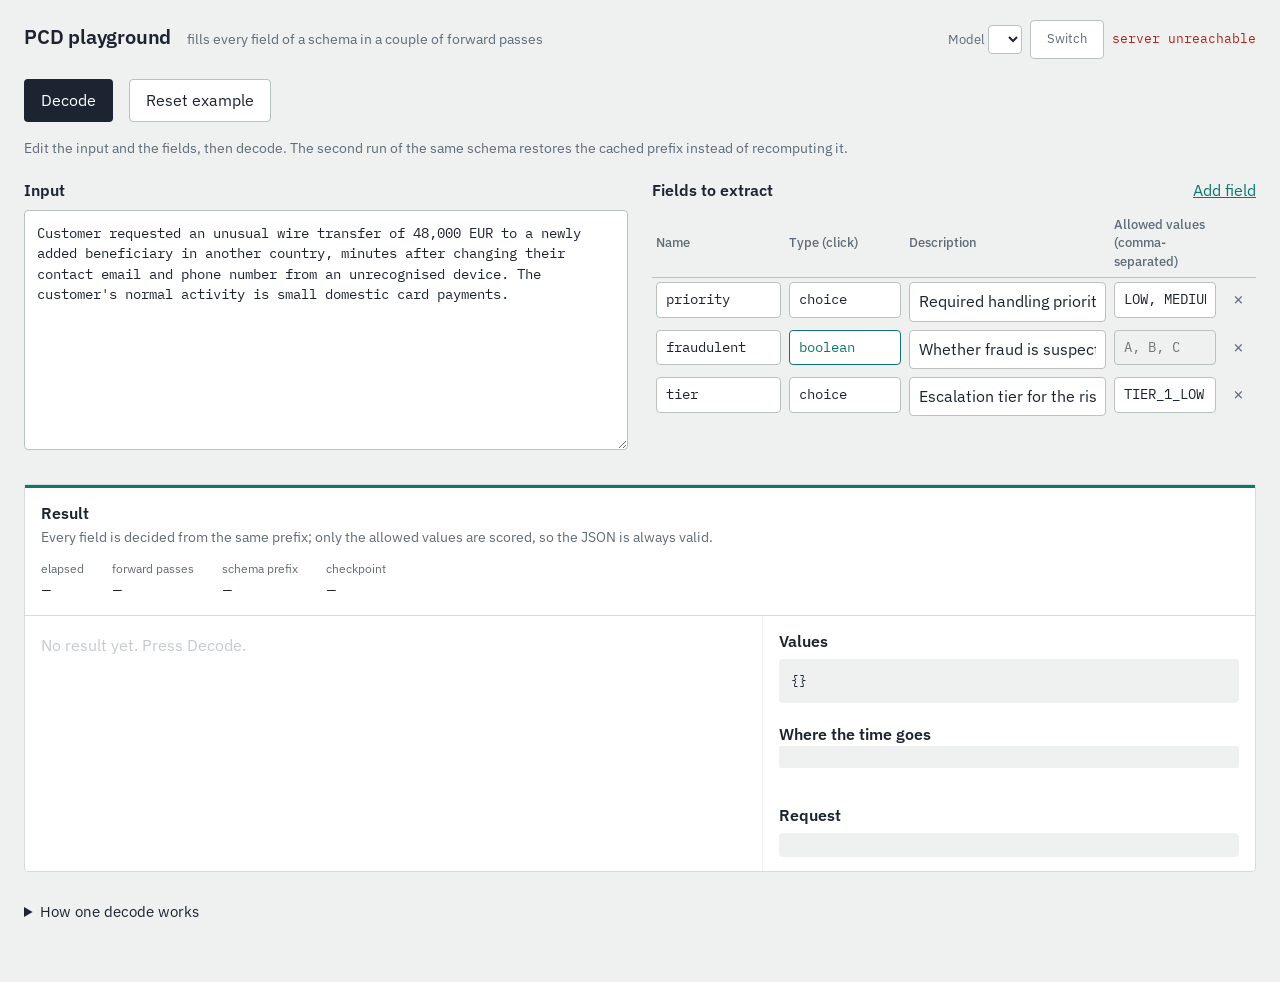
==== ui/index.html @ 2de1cc4e "feat: embed a playground UI at the server root A self-contained page (ui/index.html, embedded via cm" ====
<!doctype html>
<html lang="en">
<head>
<meta charset="utf-8">
<meta name="viewport" content="width=device-width, initial-scale=1">
<title>PCD playground</title>
<link rel="icon" href="data:image/svg+xml,%3Csvg xmlns=%27http://www.w3.org/2000/svg%27 viewBox=%270 0 16 16%27%3E%3Crect width=%2716%27 height=%2716%27 rx=%273%27 fill=%27%230f766e%27/%3E%3Crect x=%273%27 y=%274%27 width=%2710%27 height=%272%27 fill=%27%23fff%27/%3E%3Crect x=%273%27 y=%277%27 width=%277%27 height=%272%27 fill=%27%23fff%27/%3E%3Crect x=%273%27 y=%2710%27 width=%274%27 height=%272%27 fill=%27%23fff%27/%3E%3C/svg%3E">
<link rel="preconnect" href="https://fonts.googleapis.com">
<link rel="stylesheet" href="https://fonts.googleapis.com/css2?family=IBM+Plex+Mono:wght@400;500&family=IBM+Plex+Sans:wght@400;500;600&display=swap">
<style>
:root {
  --bg: #eef1ef;
  --surface: #ffffff;
  --ink: #1b2430;
  --muted: #5e6b78;
  --rule: #d5dbd8;
  --rule-strong: #b9c2bd;
  --par: #0f766e;
  --par-soft: #d7efec;
  --warm: #b45309;
  --warm-soft: #f7e6d3;
  --bad: #b42318;
  --bad-soft: #fde8e6;
  --sans: "IBM Plex Sans", system-ui, sans-serif;
  --mono: "IBM Plex Mono", ui-monospace, Menlo, monospace;
  --radius: 4px;
  --gutter: 16px;
}
* { box-sizing: border-box; }
html { font-size: 16px; }
body { margin: 0; background: var(--bg); color: var(--ink); font-family: var(--sans); line-height: 1.45; }
h1, h2 { margin: 0; font-weight: 600; }
h2 { font-size: 1rem; }
p { margin: 0; }
button, input, select, textarea { font: inherit; color: inherit; }
code { font-family: var(--mono); font-size: 0.9em; }
.muted { color: var(--muted); }
button:focus-visible, input:focus-visible, select:focus-visible, textarea:focus-visible { outline: 2px solid var(--par); outline-offset: 2px; }

.page { width: 100%; padding: 20px 24px 60px; }

/* header */
.top { display: flex; align-items: baseline; justify-content: space-between; gap: var(--gutter); flex-wrap: wrap; margin-bottom: 20px; }
.brand-name { font-size: 1.25rem; font-weight: 600; letter-spacing: -0.01em; }
.brand-sub { font-size: 0.9rem; color: var(--muted); margin-left: 12px; }
.model { display: flex; align-items: center; gap: 8px; font-size: 0.8rem; color: var(--muted); flex-wrap: wrap; }
.model select { font-family: var(--mono); font-size: 0.8rem; padding: 4px 6px; background: var(--surface); border: 1px solid var(--rule-strong); border-radius: var(--radius); color: var(--ink); max-width: 320px; }
.model .status { font-family: var(--mono); }
.model .status.ok { color: var(--par); }
.model .status.bad { color: var(--bad); }

/* controls */
.controls { display: flex; align-items: center; gap: 16px; flex-wrap: wrap; margin-bottom: 20px; }
.hint { flex-basis: 100%; color: var(--muted); font-size: 0.9rem; }
.primary, .secondary { padding: 9px 16px; border-radius: var(--radius); border: 1px solid transparent; cursor: pointer; }
.primary { background: var(--ink); color: #fff; }
.primary:hover { background: #2a3648; }
.primary:disabled { background: var(--rule-strong); cursor: progress; }
.secondary { background: var(--surface); border-color: var(--rule-strong); }
.secondary:disabled { color: var(--muted); cursor: default; }
.linklike { background: none; border: 0; padding: 0; color: var(--par); cursor: pointer; text-decoration: underline; }

/* input row */
.input-row { display: grid; grid-template-columns: minmax(0, 1fr) minmax(0, 1fr); gap: 24px; margin-bottom: 28px; }
.input-col { min-width: 0; }
.col-head { display: flex; justify-content: space-between; align-items: baseline; margin-bottom: 8px; gap: 12px; }
#context { width: 100%; min-height: 180px; height: 240px; resize: vertical; padding: 12px; font-family: var(--mono); font-size: 0.85rem; line-height: 1.5; background: var(--surface); border: 1px solid var(--rule-strong); border-radius: var(--radius); }
.fields-table { width: 100%; border-collapse: collapse; table-layout: fixed; }
.fields-table col.c-name { width: 22%; }
.fields-table col.c-type { width: 120px; }
.fields-table col.c-desc { width: 34%; }
.fields-table col.c-remove { width: 36px; }
.fields-table th { text-align: left; font-weight: 500; font-size: 0.8rem; color: var(--muted); padding: 6px 4px; border-bottom: 1px solid var(--rule-strong); }
.fields-table td { padding: 4px; vertical-align: top; }
.fields-table input { padding: 7px 9px; background: var(--surface); border: 1px solid var(--rule-strong); border-radius: var(--radius); color: var(--ink); width: 100%; }
.fields-table input:disabled { color: var(--muted); background: var(--bg); }
.type-toggle { width: 100%; padding: 7px 9px; background: var(--surface); border: 1px solid var(--rule-strong); border-radius: var(--radius); cursor: pointer; text-align: left; font-family: var(--mono); font-size: 0.85rem; }
.type-toggle[data-type="boolean"] { color: var(--par); border-color: var(--par); }
.type-toggle:hover { background: var(--bg); }
.fields-table input[name="name"], .fields-table input[name="choices"] { font-family: var(--mono); font-size: 0.85rem; }
.fields-table .remove { background: none; border: 0; color: var(--muted); cursor: pointer; font-size: 1.1rem; line-height: 1; padding: 8px 4px; width: 100%; }
.fields-table .remove:hover { color: var(--bad); }

/* problems */
.problem { margin: 0 0 20px; padding: 12px 16px; background: var(--bad-soft); border-left: 3px solid var(--bad); border-radius: var(--radius); font-size: 0.95rem; }
.problem code { color: var(--bad); }

/* result pane */
.pane { background: var(--surface); border: 1px solid var(--rule); border-radius: var(--radius); display: flex; flex-direction: column; min-width: 0; }
.pane-head { padding: 14px 16px 12px; border-top: 3px solid var(--par); border-bottom: 1px solid var(--rule); }
.pane-sub { color: var(--muted); font-size: 0.9rem; margin-top: 2px; }
.stats { display: flex; gap: 28px; margin: 12px 0 0; flex-wrap: wrap; }
.stats div { display: flex; flex-direction: column; }
.stats dt { font-size: 0.75rem; color: var(--muted); }
.stats dd { margin: 0; font-family: var(--mono); font-size: 1.1rem; font-variant-numeric: tabular-nums; }
.stats dd.hit { color: var(--par); }
.stats dd.miss { color: var(--warm); }
.stats dd.fallback { color: var(--bad); }

.result-body { display: grid; grid-template-columns: 3fr 2fr; gap: 0; }
.fields { list-style: none; margin: 0; padding: 8px 0; border-right: 1px solid var(--rule); }
.fields li { padding: 10px 16px; }
.fields li + li { border-top: 1px solid var(--rule); }
.fields .fhead { display: flex; justify-content: space-between; align-items: baseline; gap: 12px; margin-bottom: 6px; }
.fields .fname { font-family: var(--mono); font-size: 0.82rem; color: var(--muted); }
.fields .fval { font-family: var(--mono); font-size: 0.95rem; font-weight: 500; color: var(--par); }
.fields .flevels { font-size: 0.75rem; color: var(--muted); }
.choice { display: grid; grid-template-columns: minmax(120px, 1fr) 2fr 56px; gap: 10px; align-items: center; padding: 2px 0; }
.choice .clabel { font-family: var(--mono); font-size: 0.8rem; overflow: hidden; text-overflow: ellipsis; white-space: nowrap; }
.choice .cbar { height: 8px; background: var(--par-soft); border-radius: 2px; position: relative; }
.choice .cbar i { position: absolute; inset: 0 auto 0 0; background: var(--rule-strong); border-radius: 2px; }
.choice.winner .cbar i { background: var(--par); }
.choice.winner .clabel { font-weight: 500; }
.choice .cprob { font-family: var(--mono); font-size: 0.75rem; color: var(--muted); text-align: right; font-variant-numeric: tabular-nums; }
.fields.pending { opacity: 0.35; }

.aside { padding: 14px 16px; display: flex; flex-direction: column; gap: 20px; }
.json { margin: 0; padding: 12px; background: var(--bg); border-radius: var(--radius); font-family: var(--mono); font-size: 0.82rem; line-height: 1.5; white-space: pre-wrap; overflow-wrap: anywhere; }
.copy-row { display: flex; justify-content: space-between; align-items: baseline; margin-bottom: 6px; }

/* the phase bar: the one bold element */
.phases { display: flex; height: 22px; border-radius: 2px; overflow: hidden; background: var(--bg); }
.phases i { display: block; height: 100%; min-width: 0; }
.phases i.tokenize, .legend b.tokenize { background: #94a3b8; }
.phases i.restore, .legend b.restore { background: var(--par); }
.phases i.prefill, .legend b.prefill { background: var(--warm); }
.phases i.dynamic, .legend b.dynamic { background: #3b82a0; }
.phases i.broadcast, .legend b.broadcast { background: #7c9a8f; }
.phases i.suffix, .legend b.suffix { background: #1b2430; }
.phases i.tree, .legend b.tree { background: #9f7aea; }
.legend { list-style: none; margin: 8px 0 0; padding: 0; display: grid; grid-template-columns: 1fr auto; gap: 2px 12px; font-size: 0.8rem; }
.legend li { display: contents; }
.legend .lname { display: flex; align-items: center; gap: 8px; color: var(--muted); }
.legend .lname b { width: 10px; height: 10px; border-radius: 2px; display: inline-block; }
.legend .lms { font-family: var(--mono); text-align: right; font-variant-numeric: tabular-nums; }
.phases-note { font-size: 0.8rem; color: var(--muted); margin-top: 8px; }

.how { margin-top: 28px; color: var(--muted); font-size: 0.95rem; max-width: 72ch; }
.how summary { cursor: pointer; color: var(--ink); }
.how ol { padding-left: 20px; }
.how li { margin: 8px 0; }
.how strong { color: var(--ink); font-weight: 500; }
.how code { color: var(--ink); }

/* responsive: two columns on wide screens, one column below 1100px, stacked field cards below 640px */
@media (max-width: 1100px) {
  .input-row, .result-body { grid-template-columns: 1fr; }
  .fields { border-right: 0; border-bottom: 1px solid var(--rule); }
  #context { height: 180px; }
}
@media (max-width: 640px) {
  .page { padding: 16px 16px 48px; }
  .top { flex-direction: column; align-items: flex-start; gap: 8px; }
  .brand-sub { display: block; margin-left: 0; }
  .model select { max-width: 100%; }
  .stats { gap: 16px 24px; }
  .fields-table thead, .fields-table colgroup { display: none; }
  .fields-table tr { display: grid; grid-template-columns: minmax(0, 1fr) 110px 36px; gap: 6px; margin-bottom: 14px; padding-bottom: 14px; border-bottom: 1px solid var(--rule); }
  .fields-table td { padding: 0; }
  .fields-table td:nth-child(3), .fields-table td:nth-child(4) { grid-column: 1 / -1; }
  .fields-table td:nth-child(5) { grid-column: 3; grid-row: 1; }
  .choice { grid-template-columns: minmax(0, 1fr) 56px; }
  .choice .cbar { grid-column: 1 / -1; order: 3; }
  .fields .fhead { flex-wrap: wrap; }
}
@media (prefers-reduced-motion: reduce) { * { transition: none !important; } }
</style>
</head>
<body>
<div class="page">

<header class="top">
  <div>
    <span class="brand-name">PCD playground</span>
    <span class="brand-sub">fills every field of a schema in a couple of forward passes</span>
  </div>
  <div class="model">
    <label>Model
      <select id="model-select" aria-label="Model"></select>
    </label>
    <button id="model-switch" class="secondary" disabled>Switch</button>
    <span id="model-status" class="status"></span>
  </div>
</header>

<section class="controls">
  <button id="decode" class="primary">Decode</button>
  <button id="reset" class="secondary">Reset example</button>
  <p class="hint">Edit the input and the fields, then decode. The second run of the same schema restores the cached prefix instead of recomputing it.</p>
</section>

<section class="input-row">
  <div class="input-col">
    <div class="col-head"><h2>Input</h2></div>
    <textarea id="context" spellcheck="false" aria-label="Input text"></textarea>
  </div>
  <div class="input-col">
    <div class="col-head">
      <h2>Fields to extract</h2>
      <button type="button" class="linklike" id="field-add">Add field</button>
    </div>
    <table class="fields-table">
      <colgroup><col class="c-name"><col class="c-type"><col class="c-desc"><col class="c-choices"><col class="c-remove"></colgroup>
      <thead>
        <tr><th>Name</th><th>Type <span class="muted">(click)</span></th><th>Description</th><th>Allowed values (comma-separated)</th><th></th></tr>
      </thead>
      <tbody id="field-rows"></tbody>
    </table>
  </div>
</section>

<div class="problem" id="problem" hidden></div>

<article class="pane">
  <header class="pane-head">
    <h2>Result</h2>
    <p class="pane-sub">Every field is decided from the same prefix; only the allowed values are scored, so the JSON is always valid.</p>
    <dl class="stats">
      <div><dt>elapsed</dt><dd id="s-ms">–</dd></div>
      <div><dt>forward passes</dt><dd id="s-passes">–</dd></div>
      <div><dt>schema prefix</dt><dd id="s-cache">–</dd></div>
      <div><dt>checkpoint</dt><dd id="s-ckpt">–</dd></div>
    </dl>
  </header>
  <div class="result-body">
    <ol class="fields pending" id="result-fields"><li class="muted">No result yet. Press Decode.</li></ol>
    <div class="aside">
      <div>
        <div class="copy-row"><h2>Values</h2><button class="linklike" id="copy-values" hidden>Copy JSON</button></div>
        <pre class="json" id="values-json">{}</pre>
      </div>
      <div>
        <h2>Where the time goes</h2>
        <div class="phases" id="phases" aria-label="Phase timings"></div>
        <ul class="legend" id="legend"></ul>
        <p class="phases-note" id="phases-note"></p>
      </div>
      <div>
        <div class="copy-row"><h2>Request</h2><button class="linklike" id="copy-curl" hidden>Copy as curl</button></div>
        <pre class="json" id="request-json"></pre>
      </div>
    </div>
  </div>
</article>

<details class="how">
  <summary>How one decode works</summary>
  <ol>
    <li><strong>Schema prefix.</strong> The system prompt listing every field, description and allowed value is rendered through the model's chat template. The first time, it is prefilled and a full sequence checkpoint is saved; afterwards that checkpoint is restored (<code>hit</code>).</li>
    <li><strong>Dynamic context.</strong> Your input, the end of the user turn and the start of the assistant answer are decoded on top.</li>
    <li><strong>Broadcast.</strong> The completed prefix is copied to one sequence per field.</li>
    <li><strong>Suffix.</strong> Each sequence gets its own <code>"field": </code> opener in a single batch; logits are read only at each opener's last token.</li>
    <li><strong>Score.</strong> Softmax over the allowed next tokens only. Choices that share the winning token are separated level by level, one batched pass per level.</li>
    <li><strong>Assemble.</strong> The JSON is built from the winners, so it can never miss a key or contain a value outside the schema.</li>
  </ol>
</details>

</div>

<script>
(() => {
  const $ = (id) => document.getElementById(id);
  const esc = (s) => String(s ?? "").replace(/[&<>"]/g, (c) => ({ "&": "&amp;", "<": "&lt;", ">": "&gt;", '"': "&quot;" }[c]));
  const fmtMs = (ms) => ms >= 1000 ? (ms / 1000).toFixed(2) + " s" : (ms >= 10 ? Math.round(ms) : ms.toFixed(1)) + " ms";
  const fmtBytes = (b) => b >= 1048576 ? (b / 1048576).toFixed(1) + " MB" : b >= 1024 ? Math.round(b / 1024) + " kB" : b + " B";

  class ApiError extends Error {
    constructor(status, code, message) { super(message); this.status = status; this.code = code; }
  }
  async function api(path, opts = {}) {
    const r = await fetch(path, { headers: { "Content-Type": "application/json" }, ...opts });
    const body = await r.json().catch(() => ({}));
    if (!r.ok) throw new ApiError(r.status, body.code || "http_error", body.message || r.statusText);
    return body;
  }

  // ---------------------------------------------------------------- example
  const EXAMPLE = {
    context: "Customer requested an unusual wire transfer of 48,000 EUR to a newly added beneficiary in another country, minutes after changing their contact email and phone number from an unrecognised device. The customer's normal activity is small domestic card payments.",
    fields: [
      { name: "priority", description: "Required handling priority for the support team", choices: ["LOW", "MEDIUM", "HIGH"] },
      { name: "fraudulent", description: "Whether fraud is suspected", choices: [false, true] },
      { name: "tier", description: "Escalation tier for the risk desk", choices: ["TIER_1_LOW", "TIER_2_MEDIUM", "TIER_3_HIGH"] },
    ],
  };

  // ---------------------------------------------------------------- fields editor
  function addRow(field = { name: "", description: "", choices: [] }) {
    const boolean = field.choices.length && typeof field.choices[0] === "boolean";
    const tr = document.createElement("tr");
    tr.innerHTML = `
      <td><input name="name" placeholder="field_name" value="${esc(field.name)}" required></td>
      <td><button type="button" class="type-toggle" data-type="${boolean ? "boolean" : "enum"}" aria-label="Field type, click to switch">${boolean ? "boolean" : "choice"}</button></td>
      <td><input name="description" placeholder="What this field decides" value="${esc(field.description)}"></td>
      <td><input name="choices" placeholder="A, B, C" value="${esc(boolean ? "" : field.choices.join(", "))}"${boolean ? " disabled" : ""}></td>
      <td><button type="button" class="remove" aria-label="Remove field">×</button></td>`;
    tr.querySelector(".remove").addEventListener("click", () => tr.remove());
    tr.querySelector(".type-toggle").addEventListener("click", (e) => {
      const boolean = e.currentTarget.dataset.type !== "boolean";
      e.currentTarget.dataset.type = boolean ? "boolean" : "enum";
      e.currentTarget.textContent = boolean ? "boolean" : "choice";
      tr.querySelector('input[name="choices"]').disabled = boolean;
    });
    $("field-rows").appendChild(tr);
  }
  $("field-add").addEventListener("click", () => addRow());

  function loadExample() {
    $("context").value = EXAMPLE.context;
    $("field-rows").innerHTML = "";
    EXAMPLE.fields.forEach(addRow);
  }
  $("reset").addEventListener("click", loadExample);

  function readRequest() {
    const fields = [...$("field-rows").querySelectorAll("tr")].map((tr) => {
      const get = (n) => tr.querySelector(`[name="${n}"]`).value.trim();
      const boolean = tr.querySelector(".type-toggle").dataset.type === "boolean";
      return {
        name: get("name"),
        description: get("description"),
        choices: boolean ? [false, true] : get("choices").split(",").map((s) => s.trim()).filter(Boolean),
      };
    });
    return { context: $("context").value, fields };
  }

  // ---------------------------------------------------------------- model
  async function refreshModels() {
    const status = $("model-status");
    try {
      const [health, models] = await Promise.all([api("/health"), api("/v1/models")]);
      const sel = $("model-select");
      sel.innerHTML = models.models.map((m) => `<option value="${esc(m.id)}"${m.active ? " selected" : ""}>${esc(m.id)} (${fmtBytes(m.bytes)})</option>`).join("")
        || `<option value="">no .gguf files in the models directory</option>`;
      $("model-switch").disabled = !models.models.length;
      status.textContent = health.ready ? `${health.description} on ${health.backend}` : "no model loaded";
      status.className = "status " + (health.ready ? "ok" : "bad");
    } catch (e) {
      status.textContent = "server unreachable";
      status.className = "status bad";
    }
  }
  $("model-switch").addEventListener("click", async () => {
    const id = $("model-select").value;
    if (!id) return;
    const btn = $("model-switch");
    btn.disabled = true; btn.textContent = "Loading…";
    hideProblem();
    try {
      await api("/v1/models/select", { method: "POST", body: JSON.stringify({ id }) });
    } catch (e) {
      showProblem(e);
    } finally {
      btn.textContent = "Switch"; btn.disabled = false;
      refreshModels();
    }
  });

  // ---------------------------------------------------------------- problems
  function showProblem(e) {
    const el = $("problem");
    el.hidden = false;
    el.innerHTML = e instanceof ApiError
      ? `<code>${e.status} ${esc(e.code)}</code> ${esc(e.message)}`
      : `Could not reach the server: ${esc(e.message)}`;
  }
  function hideProblem() { $("problem").hidden = true; }

  // ---------------------------------------------------------------- result
  const PHASES = [
    ["tokenize", "tokenize", "tokenize"],
    ["restoreOrPrefill", "restore checkpoint", "restore"],
    ["dynamicContext", "dynamic context", "dynamic"],
    ["broadcast", "broadcast", "broadcast"],
    ["suffix", "field suffixes", "suffix"],
    ["tree", "collision tree", "tree"],
  ];

  function render(res) {
    const m = res.metrics;
    $("s-ms").textContent = fmtMs(m.elapsedMs);
    $("s-passes").textContent = m.forwardPasses;
    const cache = $("s-cache");
    cache.textContent = m.schemaCacheStatus === "hit" ? "hit (restored)" : m.schemaCacheStatus === "miss" ? "miss (prefilled)" : "fallback";
    cache.className = m.schemaCacheStatus;
    $("s-ckpt").textContent = m.checkpointBytes ? fmtBytes(m.checkpointBytes) : "–";

    const list = $("result-fields");
    list.className = "fields";
    list.innerHTML = res.fields.map((f) => {
      const choices = Object.entries(f.probabilities);
      const win = JSON.stringify(f.value);
      return `<li>
        <div class="fhead"><span class="fname">${esc(f.name)}</span><span class="fval">${esc(win)}</span><span class="flevels">${f.levels} level${f.levels === 1 ? "" : "s"}</span></div>
        ${choices.map(([label, p]) => `<div class="choice${label === String(f.value) ? " winner" : ""}">
          <span class="clabel" title="${esc(label)}">${esc(label)}</span>
          <span class="cbar"><i style="width:${(p * 100).toFixed(2)}%"></i></span>
          <span class="cprob">${(p * 100).toFixed(1)}%</span>
        </div>`).join("")}
      </li>`;
    }).join("");

    $("values-json").textContent = JSON.stringify(res.values, null, 2);
    $("copy-values").hidden = false;

    const total = PHASES.reduce((s, [k]) => s + (m.phasesMs[k] || 0), 0) || 1;
    const restoreClass = m.schemaCacheStatus === "hit" ? "restore" : "prefill";
    $("phases").innerHTML = PHASES.map(([k, , cls]) => {
      const ms = m.phasesMs[k] || 0;
      const c = k === "restoreOrPrefill" ? restoreClass : cls;
      return `<i class="${c}" style="width:${(ms / total * 100).toFixed(2)}%" title="${esc(k)} ${fmtMs(ms)}"></i>`;
    }).join("");
    $("legend").innerHTML = PHASES.map(([k, name, cls]) => {
      const c = k === "restoreOrPrefill" ? restoreClass : cls;
      const label = k === "restoreOrPrefill" ? (m.schemaCacheStatus === "hit" ? "restore checkpoint" : "prefill schema prefix") : name;
      return `<li><span class="lname"><b class="${c}"></b>${esc(label)}</span><span class="lms">${fmtMs(m.phasesMs[k] || 0)}</span></li>`;
    }).join("");
    $("phases-note").textContent = m.schemaCacheStatus === "hit"
      ? "The schema prefix came from a checkpoint; only your input and the field openers were decoded."
      : m.schemaCacheStatus === "miss"
        ? "First run of this schema: the prefix was prefilled and checkpointed. Run again to see the restore."
        : "The cached checkpoint could not be restored, so the prefix was recomputed. The bad checkpoint was dropped.";
  }

  function showRequest(request) {
    $("request-json").textContent = JSON.stringify(request, null, 2);
    $("copy-curl").hidden = false;
  }

  // ---------------------------------------------------------------- decode
  async function decode() {
    const btn = $("decode");
    const request = readRequest();
    showRequest(request);
    hideProblem();
    btn.disabled = true; btn.textContent = "Decoding…";
    $("result-fields").classList.add("pending");
    try {
      render(await api("/v1/pcd/decode", { method: "POST", body: JSON.stringify(request) }));
    } catch (e) {
      showProblem(e);
    } finally {
      btn.disabled = false; btn.textContent = "Decode";
      $("result-fields").classList.remove("pending");
    }
  }
  $("decode").addEventListener("click", decode);
  $("context").addEventListener("keydown", (e) => { if ((e.metaKey || e.ctrlKey) && e.key === "Enter") decode(); });

  $("copy-values").addEventListener("click", () => navigator.clipboard.writeText($("values-json").textContent));
  $("copy-curl").addEventListener("click", () => {
    const body = JSON.stringify(readRequest());
    navigator.clipboard.writeText(`curl -s -X POST ${location.origin}/v1/pcd/decode -H 'Content-Type: application/json' -d '${body.replace(/'/g, "'\\''")}'`);
  });

  loadExample();
  refreshModels();
})();
</script>
</body>
</html>
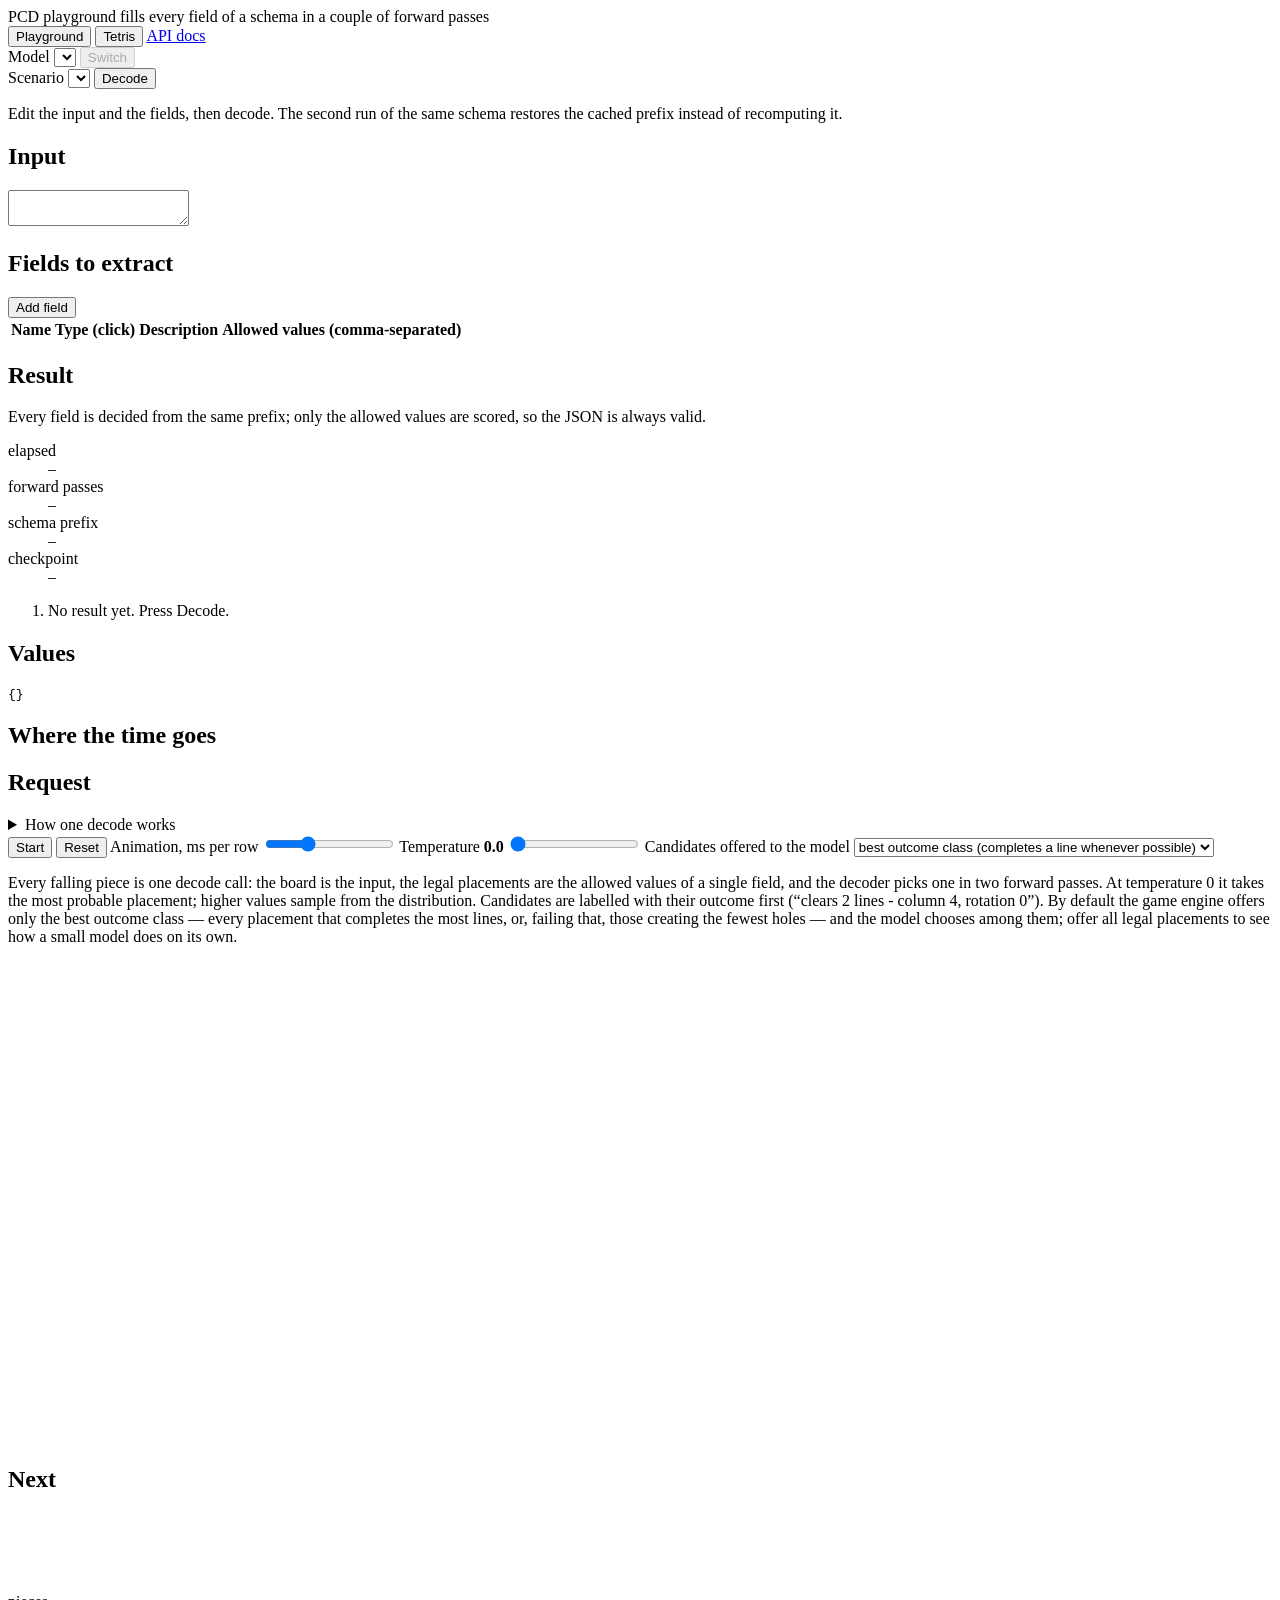
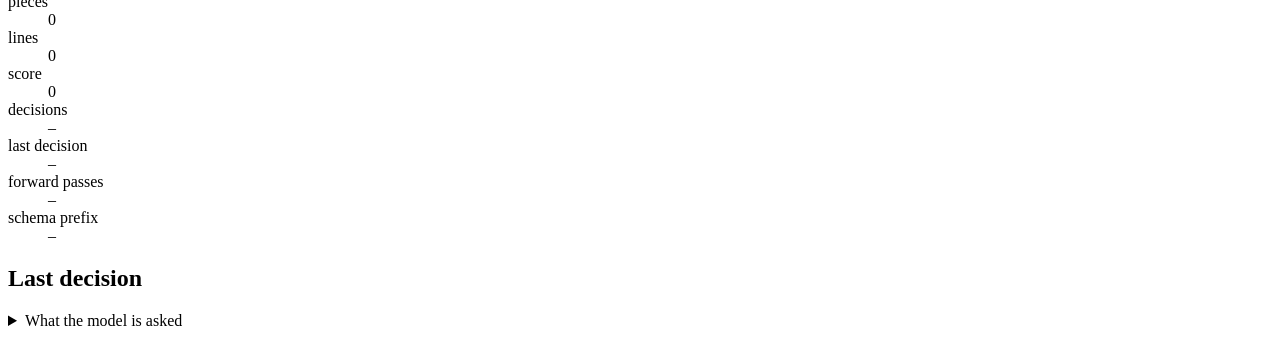
==== commit 0872191a: "feat: add scenarios, Tetris view and OpenAPI docs to the playground - ui/ is split into index.html, " ====
--- a/ui/index.html
+++ b/ui/index.html
@@ -7,173 +7,21 @@
 <link rel="icon" href="data:image/svg+xml,%3Csvg xmlns=%27http://www.w3.org/2000/svg%27 viewBox=%270 0 16 16%27%3E%3Crect width=%2716%27 height=%2716%27 rx=%273%27 fill=%27%230f766e%27/%3E%3Crect x=%273%27 y=%274%27 width=%2710%27 height=%272%27 fill=%27%23fff%27/%3E%3Crect x=%273%27 y=%277%27 width=%277%27 height=%272%27 fill=%27%23fff%27/%3E%3Crect x=%273%27 y=%2710%27 width=%274%27 height=%272%27 fill=%27%23fff%27/%3E%3C/svg%3E">
 <link rel="preconnect" href="https://fonts.googleapis.com">
 <link rel="stylesheet" href="https://fonts.googleapis.com/css2?family=IBM+Plex+Mono:wght@400;500&family=IBM+Plex+Sans:wght@400;500;600&display=swap">
-<style>
-:root {
-  --bg: #eef1ef;
-  --surface: #ffffff;
-  --ink: #1b2430;
-  --muted: #5e6b78;
-  --rule: #d5dbd8;
-  --rule-strong: #b9c2bd;
-  --par: #0f766e;
-  --par-soft: #d7efec;
-  --warm: #b45309;
-  --warm-soft: #f7e6d3;
-  --bad: #b42318;
-  --bad-soft: #fde8e6;
-  --sans: "IBM Plex Sans", system-ui, sans-serif;
-  --mono: "IBM Plex Mono", ui-monospace, Menlo, monospace;
-  --radius: 4px;
-  --gutter: 16px;
-}
-* { box-sizing: border-box; }
-html { font-size: 16px; }
-body { margin: 0; background: var(--bg); color: var(--ink); font-family: var(--sans); line-height: 1.45; }
-h1, h2 { margin: 0; font-weight: 600; }
-h2 { font-size: 1rem; }
-p { margin: 0; }
-button, input, select, textarea { font: inherit; color: inherit; }
-code { font-family: var(--mono); font-size: 0.9em; }
-.muted { color: var(--muted); }
-button:focus-visible, input:focus-visible, select:focus-visible, textarea:focus-visible { outline: 2px solid var(--par); outline-offset: 2px; }
-
-.page { width: 100%; padding: 20px 24px 60px; }
-
-/* header */
-.top { display: flex; align-items: baseline; justify-content: space-between; gap: var(--gutter); flex-wrap: wrap; margin-bottom: 20px; }
-.brand-name { font-size: 1.25rem; font-weight: 600; letter-spacing: -0.01em; }
-.brand-sub { font-size: 0.9rem; color: var(--muted); margin-left: 12px; }
-.model { display: flex; align-items: center; gap: 8px; font-size: 0.8rem; color: var(--muted); flex-wrap: wrap; }
-.model select { font-family: var(--mono); font-size: 0.8rem; padding: 4px 6px; background: var(--surface); border: 1px solid var(--rule-strong); border-radius: var(--radius); color: var(--ink); max-width: 320px; }
-.model .status { font-family: var(--mono); }
-.model .status.ok { color: var(--par); }
-.model .status.bad { color: var(--bad); }
-
-/* controls */
-.controls { display: flex; align-items: center; gap: 16px; flex-wrap: wrap; margin-bottom: 20px; }
-.hint { flex-basis: 100%; color: var(--muted); font-size: 0.9rem; }
-.primary, .secondary { padding: 9px 16px; border-radius: var(--radius); border: 1px solid transparent; cursor: pointer; }
-.primary { background: var(--ink); color: #fff; }
-.primary:hover { background: #2a3648; }
-.primary:disabled { background: var(--rule-strong); cursor: progress; }
-.secondary { background: var(--surface); border-color: var(--rule-strong); }
-.secondary:disabled { color: var(--muted); cursor: default; }
-.linklike { background: none; border: 0; padding: 0; color: var(--par); cursor: pointer; text-decoration: underline; }
-
-/* input row */
-.input-row { display: grid; grid-template-columns: minmax(0, 1fr) minmax(0, 1fr); gap: 24px; margin-bottom: 28px; }
-.input-col { min-width: 0; }
-.col-head { display: flex; justify-content: space-between; align-items: baseline; margin-bottom: 8px; gap: 12px; }
-#context { width: 100%; min-height: 180px; height: 240px; resize: vertical; padding: 12px; font-family: var(--mono); font-size: 0.85rem; line-height: 1.5; background: var(--surface); border: 1px solid var(--rule-strong); border-radius: var(--radius); }
-.fields-table { width: 100%; border-collapse: collapse; table-layout: fixed; }
-.fields-table col.c-name { width: 22%; }
-.fields-table col.c-type { width: 120px; }
-.fields-table col.c-desc { width: 34%; }
-.fields-table col.c-remove { width: 36px; }
-.fields-table th { text-align: left; font-weight: 500; font-size: 0.8rem; color: var(--muted); padding: 6px 4px; border-bottom: 1px solid var(--rule-strong); }
-.fields-table td { padding: 4px; vertical-align: top; }
-.fields-table input { padding: 7px 9px; background: var(--surface); border: 1px solid var(--rule-strong); border-radius: var(--radius); color: var(--ink); width: 100%; }
-.fields-table input:disabled { color: var(--muted); background: var(--bg); }
-.type-toggle { width: 100%; padding: 7px 9px; background: var(--surface); border: 1px solid var(--rule-strong); border-radius: var(--radius); cursor: pointer; text-align: left; font-family: var(--mono); font-size: 0.85rem; }
-.type-toggle[data-type="boolean"] { color: var(--par); border-color: var(--par); }
-.type-toggle:hover { background: var(--bg); }
-.fields-table input[name="name"], .fields-table input[name="choices"] { font-family: var(--mono); font-size: 0.85rem; }
-.fields-table .remove { background: none; border: 0; color: var(--muted); cursor: pointer; font-size: 1.1rem; line-height: 1; padding: 8px 4px; width: 100%; }
-.fields-table .remove:hover { color: var(--bad); }
-
-/* problems */
-.problem { margin: 0 0 20px; padding: 12px 16px; background: var(--bad-soft); border-left: 3px solid var(--bad); border-radius: var(--radius); font-size: 0.95rem; }
-.problem code { color: var(--bad); }
-
-/* result pane */
-.pane { background: var(--surface); border: 1px solid var(--rule); border-radius: var(--radius); display: flex; flex-direction: column; min-width: 0; }
-.pane-head { padding: 14px 16px 12px; border-top: 3px solid var(--par); border-bottom: 1px solid var(--rule); }
-.pane-sub { color: var(--muted); font-size: 0.9rem; margin-top: 2px; }
-.stats { display: flex; gap: 28px; margin: 12px 0 0; flex-wrap: wrap; }
-.stats div { display: flex; flex-direction: column; }
-.stats dt { font-size: 0.75rem; color: var(--muted); }
-.stats dd { margin: 0; font-family: var(--mono); font-size: 1.1rem; font-variant-numeric: tabular-nums; }
-.stats dd.hit { color: var(--par); }
-.stats dd.miss { color: var(--warm); }
-.stats dd.fallback { color: var(--bad); }
-
-.result-body { display: grid; grid-template-columns: 3fr 2fr; gap: 0; }
-.fields { list-style: none; margin: 0; padding: 8px 0; border-right: 1px solid var(--rule); }
-.fields li { padding: 10px 16px; }
-.fields li + li { border-top: 1px solid var(--rule); }
-.fields .fhead { display: flex; justify-content: space-between; align-items: baseline; gap: 12px; margin-bottom: 6px; }
-.fields .fname { font-family: var(--mono); font-size: 0.82rem; color: var(--muted); }
-.fields .fval { font-family: var(--mono); font-size: 0.95rem; font-weight: 500; color: var(--par); }
-.fields .flevels { font-size: 0.75rem; color: var(--muted); }
-.choice { display: grid; grid-template-columns: minmax(120px, 1fr) 2fr 56px; gap: 10px; align-items: center; padding: 2px 0; }
-.choice .clabel { font-family: var(--mono); font-size: 0.8rem; overflow: hidden; text-overflow: ellipsis; white-space: nowrap; }
-.choice .cbar { height: 8px; background: var(--par-soft); border-radius: 2px; position: relative; }
-.choice .cbar i { position: absolute; inset: 0 auto 0 0; background: var(--rule-strong); border-radius: 2px; }
-.choice.winner .cbar i { background: var(--par); }
-.choice.winner .clabel { font-weight: 500; }
-.choice .cprob { font-family: var(--mono); font-size: 0.75rem; color: var(--muted); text-align: right; font-variant-numeric: tabular-nums; }
-.fields.pending { opacity: 0.35; }
-
-.aside { padding: 14px 16px; display: flex; flex-direction: column; gap: 20px; }
-.json { margin: 0; padding: 12px; background: var(--bg); border-radius: var(--radius); font-family: var(--mono); font-size: 0.82rem; line-height: 1.5; white-space: pre-wrap; overflow-wrap: anywhere; }
-.copy-row { display: flex; justify-content: space-between; align-items: baseline; margin-bottom: 6px; }
-
-/* the phase bar: the one bold element */
-.phases { display: flex; height: 22px; border-radius: 2px; overflow: hidden; background: var(--bg); }
-.phases i { display: block; height: 100%; min-width: 0; }
-.phases i.tokenize, .legend b.tokenize { background: #94a3b8; }
-.phases i.restore, .legend b.restore { background: var(--par); }
-.phases i.prefill, .legend b.prefill { background: var(--warm); }
-.phases i.dynamic, .legend b.dynamic { background: #3b82a0; }
-.phases i.broadcast, .legend b.broadcast { background: #7c9a8f; }
-.phases i.suffix, .legend b.suffix { background: #1b2430; }
-.phases i.tree, .legend b.tree { background: #9f7aea; }
-.legend { list-style: none; margin: 8px 0 0; padding: 0; display: grid; grid-template-columns: 1fr auto; gap: 2px 12px; font-size: 0.8rem; }
-.legend li { display: contents; }
-.legend .lname { display: flex; align-items: center; gap: 8px; color: var(--muted); }
-.legend .lname b { width: 10px; height: 10px; border-radius: 2px; display: inline-block; }
-.legend .lms { font-family: var(--mono); text-align: right; font-variant-numeric: tabular-nums; }
-.phases-note { font-size: 0.8rem; color: var(--muted); margin-top: 8px; }
-
-.how { margin-top: 28px; color: var(--muted); font-size: 0.95rem; max-width: 72ch; }
-.how summary { cursor: pointer; color: var(--ink); }
-.how ol { padding-left: 20px; }
-.how li { margin: 8px 0; }
-.how strong { color: var(--ink); font-weight: 500; }
-.how code { color: var(--ink); }
-
-/* responsive: two columns on wide screens, one column below 1100px, stacked field cards below 640px */
-@media (max-width: 1100px) {
-  .input-row, .result-body { grid-template-columns: 1fr; }
-  .fields { border-right: 0; border-bottom: 1px solid var(--rule); }
-  #context { height: 180px; }
-}
-@media (max-width: 640px) {
-  .page { padding: 16px 16px 48px; }
-  .top { flex-direction: column; align-items: flex-start; gap: 8px; }
-  .brand-sub { display: block; margin-left: 0; }
-  .model select { max-width: 100%; }
-  .stats { gap: 16px 24px; }
-  .fields-table thead, .fields-table colgroup { display: none; }
-  .fields-table tr { display: grid; grid-template-columns: minmax(0, 1fr) 110px 36px; gap: 6px; margin-bottom: 14px; padding-bottom: 14px; border-bottom: 1px solid var(--rule); }
-  .fields-table td { padding: 0; }
-  .fields-table td:nth-child(3), .fields-table td:nth-child(4) { grid-column: 1 / -1; }
-  .fields-table td:nth-child(5) { grid-column: 3; grid-row: 1; }
-  .choice { grid-template-columns: minmax(0, 1fr) 56px; }
-  .choice .cbar { grid-column: 1 / -1; order: 3; }
-  .fields .fhead { flex-wrap: wrap; }
-}
-@media (prefers-reduced-motion: reduce) { * { transition: none !important; } }
-</style>
+<link rel="stylesheet" href="/style.css">
 </head>
 <body>
 <div class="page">
 
 <header class="top">
-  <div>
+  <div class="brand">
     <span class="brand-name">PCD playground</span>
     <span class="brand-sub">fills every field of a schema in a couple of forward passes</span>
   </div>
+  <nav class="views" aria-label="Views">
+    <button class="view-tab is-active" data-view="demo">Playground</button>
+    <button class="view-tab" data-view="tetris">Tetris</button>
+    <a class="view-link" href="/docs" target="_blank" rel="noopener">API docs</a>
+  </nav>
   <div class="model">
     <label>Model
       <select id="model-select" aria-label="Model"></select>
@@ -183,22 +31,31 @@
   </div>
 </header>
 
+<!-- ============================================================ Playground -->
+<main id="view-demo" class="view is-active">
+
 <section class="controls">
+  <label class="control">
+    <span>Scenario</span>
+    <select id="preset-select" aria-label="Scenario"></select>
+  </label>
   <button id="decode" class="primary">Decode</button>
-  <button id="reset" class="secondary">Reset example</button>
-  <p class="hint">Edit the input and the fields, then decode. The second run of the same schema restores the cached prefix instead of recomputing it.</p>
+  <button id="next-sample" class="secondary" hidden>Next talk</button>
+  <p class="hint" id="preset-hint">Edit the input and the fields, then decode. The second run of the same schema restores the cached prefix instead of recomputing it.</p>
 </section>
 
 <section class="input-row">
   <div class="input-col">
-    <div class="col-head"><h2>Input</h2></div>
+    <div class="col-head"><h2>Input</h2><span class="muted" id="sample-label"></span></div>
+    <p class="expected-note" id="expected-note" hidden></p>
     <textarea id="context" spellcheck="false" aria-label="Input text"></textarea>
   </div>
   <div class="input-col">
     <div class="col-head">
-      <h2>Fields to extract</h2>
+      <h2>Fields to extract <span class="muted" id="field-count"></span></h2>
       <button type="button" class="linklike" id="field-add">Add field</button>
     </div>
+    <div class="fields-scroll">
     <table class="fields-table">
       <colgroup><col class="c-name"><col class="c-type"><col class="c-desc"><col class="c-choices"><col class="c-remove"></colgroup>
       <thead>
@@ -206,6 +63,7 @@
       </thead>
       <tbody id="field-rows"></tbody>
     </table>
+    </div>
   </div>
 </section>
 
@@ -255,208 +113,74 @@
   </ol>
 </details>
 
+</main>
+
+<!-- ============================================================ Tetris -->
+<main id="view-tetris" class="view">
+  <section class="controls">
+    <button id="tetris-start" class="primary">Start</button>
+    <button id="tetris-reset" class="secondary">Reset</button>
+    <label class="control slider">
+      <span>Animation, ms per row</span>
+      <input id="tetris-speed" type="range" min="0" max="80" step="5" value="25">
+    </label>
+    <label class="control slider">
+      <span>Temperature <b id="tetris-temp-val">0.0</b></span>
+      <input id="tetris-temp" type="range" min="0" max="2" step="0.1" value="0">
+    </label>
+    <label class="control">
+      <span>Candidates offered to the model</span>
+      <select id="tetris-candidates">
+        <option value="best">best outcome class (completes a line whenever possible)</option>
+        <option value="6">top 6 placements by the heuristic</option>
+        <option value="all">all legal placements (raw)</option>
+      </select>
+    </label>
+    <p class="hint">Every falling piece is one decode call: the board is the input, the legal placements are the
+      allowed values of a single field, and the decoder picks one in two forward passes. At temperature 0 it takes the
+      most probable placement; higher values sample from the distribution. Candidates are labelled with their outcome
+      first (“clears 2 lines - column 4, rotation 0”). By default the game engine offers only the best outcome class —
+      every placement that completes the most lines, or, failing that, those creating the fewest holes — and the model
+      chooses among them; offer all legal placements to see how a small model does on its own.</p>
+  </section>
+
+  <section class="tetris-layout">
+    <div class="tetris-board">
+      <canvas id="tetris-canvas" width="240" height="480" aria-label="Tetris board"></canvas>
+      <div class="tetris-side">
+        <div class="col-head"><h2>Next</h2></div>
+        <canvas id="tetris-next" width="80" height="60" aria-label="Next piece"></canvas>
+        <dl class="stats stats-col">
+          <div><dt>pieces</dt><dd id="tetris-pieces">0</dd></div>
+          <div><dt>lines</dt><dd id="tetris-lines">0</dd></div>
+          <div><dt>score</dt><dd id="tetris-score">0</dd></div>
+          <div><dt>decisions</dt><dd id="tetris-rate">–</dd></div>
+          <div><dt>last decision</dt><dd id="tetris-latency">–</dd></div>
+          <div><dt>forward passes</dt><dd id="tetris-passes">–</dd></div>
+          <div><dt>schema prefix</dt><dd id="tetris-cache">–</dd></div>
+        </dl>
+      </div>
+    </div>
+    <div class="tetris-decision">
+      <div class="col-head"><h2>Last decision</h2><span class="muted" id="tetris-heur"></span></div>
+      <ol class="fields tetris-probs" id="tetris-probs"></ol>
+      <p class="muted" id="tetris-status"></p>
+      <details class="how">
+        <summary>What the model is asked</summary>
+        <p>The prompt is the board as a 10×20 grid of <code>#</code>/<code>.</code>, the column heights, the falling
+          and next piece, plus one candidate per legal placement whose label leads with its outcome (lines cleared, or new
+          holes and resulting height) followed by the column and rotation. The schema has one field,
+          <code>placement</code>, whose allowed values are exactly those labels — so an illegal move is impossible, and
+          the decoder's first scored token separates “clears …” from “no line …”. A small model is a weak spatial reasoner: the interesting part is
+          watching it decide many times per second with a calibrated probability per option, not whether it beats the
+          simple heuristic shown for reference.</p>
+      </details>
+    </div>
+  </section>
+</main>
+
 </div>
-
-<script>
-(() => {
-  const $ = (id) => document.getElementById(id);
-  const esc = (s) => String(s ?? "").replace(/[&<>"]/g, (c) => ({ "&": "&amp;", "<": "&lt;", ">": "&gt;", '"': "&quot;" }[c]));
-  const fmtMs = (ms) => ms >= 1000 ? (ms / 1000).toFixed(2) + " s" : (ms >= 10 ? Math.round(ms) : ms.toFixed(1)) + " ms";
-  const fmtBytes = (b) => b >= 1048576 ? (b / 1048576).toFixed(1) + " MB" : b >= 1024 ? Math.round(b / 1024) + " kB" : b + " B";
-
-  class ApiError extends Error {
-    constructor(status, code, message) { super(message); this.status = status; this.code = code; }
-  }
-  async function api(path, opts = {}) {
-    const r = await fetch(path, { headers: { "Content-Type": "application/json" }, ...opts });
-    const body = await r.json().catch(() => ({}));
-    if (!r.ok) throw new ApiError(r.status, body.code || "http_error", body.message || r.statusText);
-    return body;
-  }
-
-  // ---------------------------------------------------------------- example
-  const EXAMPLE = {
-    context: "Customer requested an unusual wire transfer of 48,000 EUR to a newly added beneficiary in another country, minutes after changing their contact email and phone number from an unrecognised device. The customer's normal activity is small domestic card payments.",
-    fields: [
-      { name: "priority", description: "Required handling priority for the support team", choices: ["LOW", "MEDIUM", "HIGH"] },
-      { name: "fraudulent", description: "Whether fraud is suspected", choices: [false, true] },
-      { name: "tier", description: "Escalation tier for the risk desk", choices: ["TIER_1_LOW", "TIER_2_MEDIUM", "TIER_3_HIGH"] },
-    ],
-  };
-
-  // ---------------------------------------------------------------- fields editor
-  function addRow(field = { name: "", description: "", choices: [] }) {
-    const boolean = field.choices.length && typeof field.choices[0] === "boolean";
-    const tr = document.createElement("tr");
-    tr.innerHTML = `
-      <td><input name="name" placeholder="field_name" value="${esc(field.name)}" required></td>
-      <td><button type="button" class="type-toggle" data-type="${boolean ? "boolean" : "enum"}" aria-label="Field type, click to switch">${boolean ? "boolean" : "choice"}</button></td>
-      <td><input name="description" placeholder="What this field decides" value="${esc(field.description)}"></td>
-      <td><input name="choices" placeholder="A, B, C" value="${esc(boolean ? "" : field.choices.join(", "))}"${boolean ? " disabled" : ""}></td>
-      <td><button type="button" class="remove" aria-label="Remove field">×</button></td>`;
-    tr.querySelector(".remove").addEventListener("click", () => tr.remove());
-    tr.querySelector(".type-toggle").addEventListener("click", (e) => {
-      const boolean = e.currentTarget.dataset.type !== "boolean";
-      e.currentTarget.dataset.type = boolean ? "boolean" : "enum";
-      e.currentTarget.textContent = boolean ? "boolean" : "choice";
-      tr.querySelector('input[name="choices"]').disabled = boolean;
-    });
-    $("field-rows").appendChild(tr);
-  }
-  $("field-add").addEventListener("click", () => addRow());
-
-  function loadExample() {
-    $("context").value = EXAMPLE.context;
-    $("field-rows").innerHTML = "";
-    EXAMPLE.fields.forEach(addRow);
-  }
-  $("reset").addEventListener("click", loadExample);
-
-  function readRequest() {
-    const fields = [...$("field-rows").querySelectorAll("tr")].map((tr) => {
-      const get = (n) => tr.querySelector(`[name="${n}"]`).value.trim();
-      const boolean = tr.querySelector(".type-toggle").dataset.type === "boolean";
-      return {
-        name: get("name"),
-        description: get("description"),
-        choices: boolean ? [false, true] : get("choices").split(",").map((s) => s.trim()).filter(Boolean),
-      };
-    });
-    return { context: $("context").value, fields };
-  }
-
-  // ---------------------------------------------------------------- model
-  async function refreshModels() {
-    const status = $("model-status");
-    try {
-      const [health, models] = await Promise.all([api("/health"), api("/v1/models")]);
-      const sel = $("model-select");
-      sel.innerHTML = models.models.map((m) => `<option value="${esc(m.id)}"${m.active ? " selected" : ""}>${esc(m.id)} (${fmtBytes(m.bytes)})</option>`).join("")
-        || `<option value="">no .gguf files in the models directory</option>`;
-      $("model-switch").disabled = !models.models.length;
-      status.textContent = health.ready ? `${health.description} on ${health.backend}` : "no model loaded";
-      status.className = "status " + (health.ready ? "ok" : "bad");
-    } catch (e) {
-      status.textContent = "server unreachable";
-      status.className = "status bad";
-    }
-  }
-  $("model-switch").addEventListener("click", async () => {
-    const id = $("model-select").value;
-    if (!id) return;
-    const btn = $("model-switch");
-    btn.disabled = true; btn.textContent = "Loading…";
-    hideProblem();
-    try {
-      await api("/v1/models/select", { method: "POST", body: JSON.stringify({ id }) });
-    } catch (e) {
-      showProblem(e);
-    } finally {
-      btn.textContent = "Switch"; btn.disabled = false;
-      refreshModels();
-    }
-  });
-
-  // ---------------------------------------------------------------- problems
-  function showProblem(e) {
-    const el = $("problem");
-    el.hidden = false;
-    el.innerHTML = e instanceof ApiError
-      ? `<code>${e.status} ${esc(e.code)}</code> ${esc(e.message)}`
-      : `Could not reach the server: ${esc(e.message)}`;
-  }
-  function hideProblem() { $("problem").hidden = true; }
-
-  // ---------------------------------------------------------------- result
-  const PHASES = [
-    ["tokenize", "tokenize", "tokenize"],
-    ["restoreOrPrefill", "restore checkpoint", "restore"],
-    ["dynamicContext", "dynamic context", "dynamic"],
-    ["broadcast", "broadcast", "broadcast"],
-    ["suffix", "field suffixes", "suffix"],
-    ["tree", "collision tree", "tree"],
-  ];
-
-  function render(res) {
-    const m = res.metrics;
-    $("s-ms").textContent = fmtMs(m.elapsedMs);
-    $("s-passes").textContent = m.forwardPasses;
-    const cache = $("s-cache");
-    cache.textContent = m.schemaCacheStatus === "hit" ? "hit (restored)" : m.schemaCacheStatus === "miss" ? "miss (prefilled)" : "fallback";
-    cache.className = m.schemaCacheStatus;
-    $("s-ckpt").textContent = m.checkpointBytes ? fmtBytes(m.checkpointBytes) : "–";
-
-    const list = $("result-fields");
-    list.className = "fields";
-    list.innerHTML = res.fields.map((f) => {
-      const choices = Object.entries(f.probabilities);
-      const win = JSON.stringify(f.value);
-      return `<li>
-        <div class="fhead"><span class="fname">${esc(f.name)}</span><span class="fval">${esc(win)}</span><span class="flevels">${f.levels} level${f.levels === 1 ? "" : "s"}</span></div>
-        ${choices.map(([label, p]) => `<div class="choice${label === String(f.value) ? " winner" : ""}">
-          <span class="clabel" title="${esc(label)}">${esc(label)}</span>
-          <span class="cbar"><i style="width:${(p * 100).toFixed(2)}%"></i></span>
-          <span class="cprob">${(p * 100).toFixed(1)}%</span>
-        </div>`).join("")}
-      </li>`;
-    }).join("");
-
-    $("values-json").textContent = JSON.stringify(res.values, null, 2);
-    $("copy-values").hidden = false;
-
-    const total = PHASES.reduce((s, [k]) => s + (m.phasesMs[k] || 0), 0) || 1;
-    const restoreClass = m.schemaCacheStatus === "hit" ? "restore" : "prefill";
-    $("phases").innerHTML = PHASES.map(([k, , cls]) => {
-      const ms = m.phasesMs[k] || 0;
-      const c = k === "restoreOrPrefill" ? restoreClass : cls;
-      return `<i class="${c}" style="width:${(ms / total * 100).toFixed(2)}%" title="${esc(k)} ${fmtMs(ms)}"></i>`;
-    }).join("");
-    $("legend").innerHTML = PHASES.map(([k, name, cls]) => {
-      const c = k === "restoreOrPrefill" ? restoreClass : cls;
-      const label = k === "restoreOrPrefill" ? (m.schemaCacheStatus === "hit" ? "restore checkpoint" : "prefill schema prefix") : name;
-      return `<li><span class="lname"><b class="${c}"></b>${esc(label)}</span><span class="lms">${fmtMs(m.phasesMs[k] || 0)}</span></li>`;
-    }).join("");
-    $("phases-note").textContent = m.schemaCacheStatus === "hit"
-      ? "The schema prefix came from a checkpoint; only your input and the field openers were decoded."
-      : m.schemaCacheStatus === "miss"
-        ? "First run of this schema: the prefix was prefilled and checkpointed. Run again to see the restore."
-        : "The cached checkpoint could not be restored, so the prefix was recomputed. The bad checkpoint was dropped.";
-  }
-
-  function showRequest(request) {
-    $("request-json").textContent = JSON.stringify(request, null, 2);
-    $("copy-curl").hidden = false;
-  }
-
-  // ---------------------------------------------------------------- decode
-  async function decode() {
-    const btn = $("decode");
-    const request = readRequest();
-    showRequest(request);
-    hideProblem();
-    btn.disabled = true; btn.textContent = "Decoding…";
-    $("result-fields").classList.add("pending");
-    try {
-      render(await api("/v1/pcd/decode", { method: "POST", body: JSON.stringify(request) }));
-    } catch (e) {
-      showProblem(e);
-    } finally {
-      btn.disabled = false; btn.textContent = "Decode";
-      $("result-fields").classList.remove("pending");
-    }
-  }
-  $("decode").addEventListener("click", decode);
-  $("context").addEventListener("keydown", (e) => { if ((e.metaKey || e.ctrlKey) && e.key === "Enter") decode(); });
-
-  $("copy-values").addEventListener("click", () => navigator.clipboard.writeText($("values-json").textContent));
-  $("copy-curl").addEventListener("click", () => {
-    const body = JSON.stringify(readRequest());
-    navigator.clipboard.writeText(`curl -s -X POST ${location.origin}/v1/pcd/decode -H 'Content-Type: application/json' -d '${body.replace(/'/g, "'\\''")}'`);
-  });
-
-  loadExample();
-  refreshModels();
-})();
-</script>
+<script src="/app.js"></script>
+<script src="/tetris.js"></script>
 </body>
 </html>
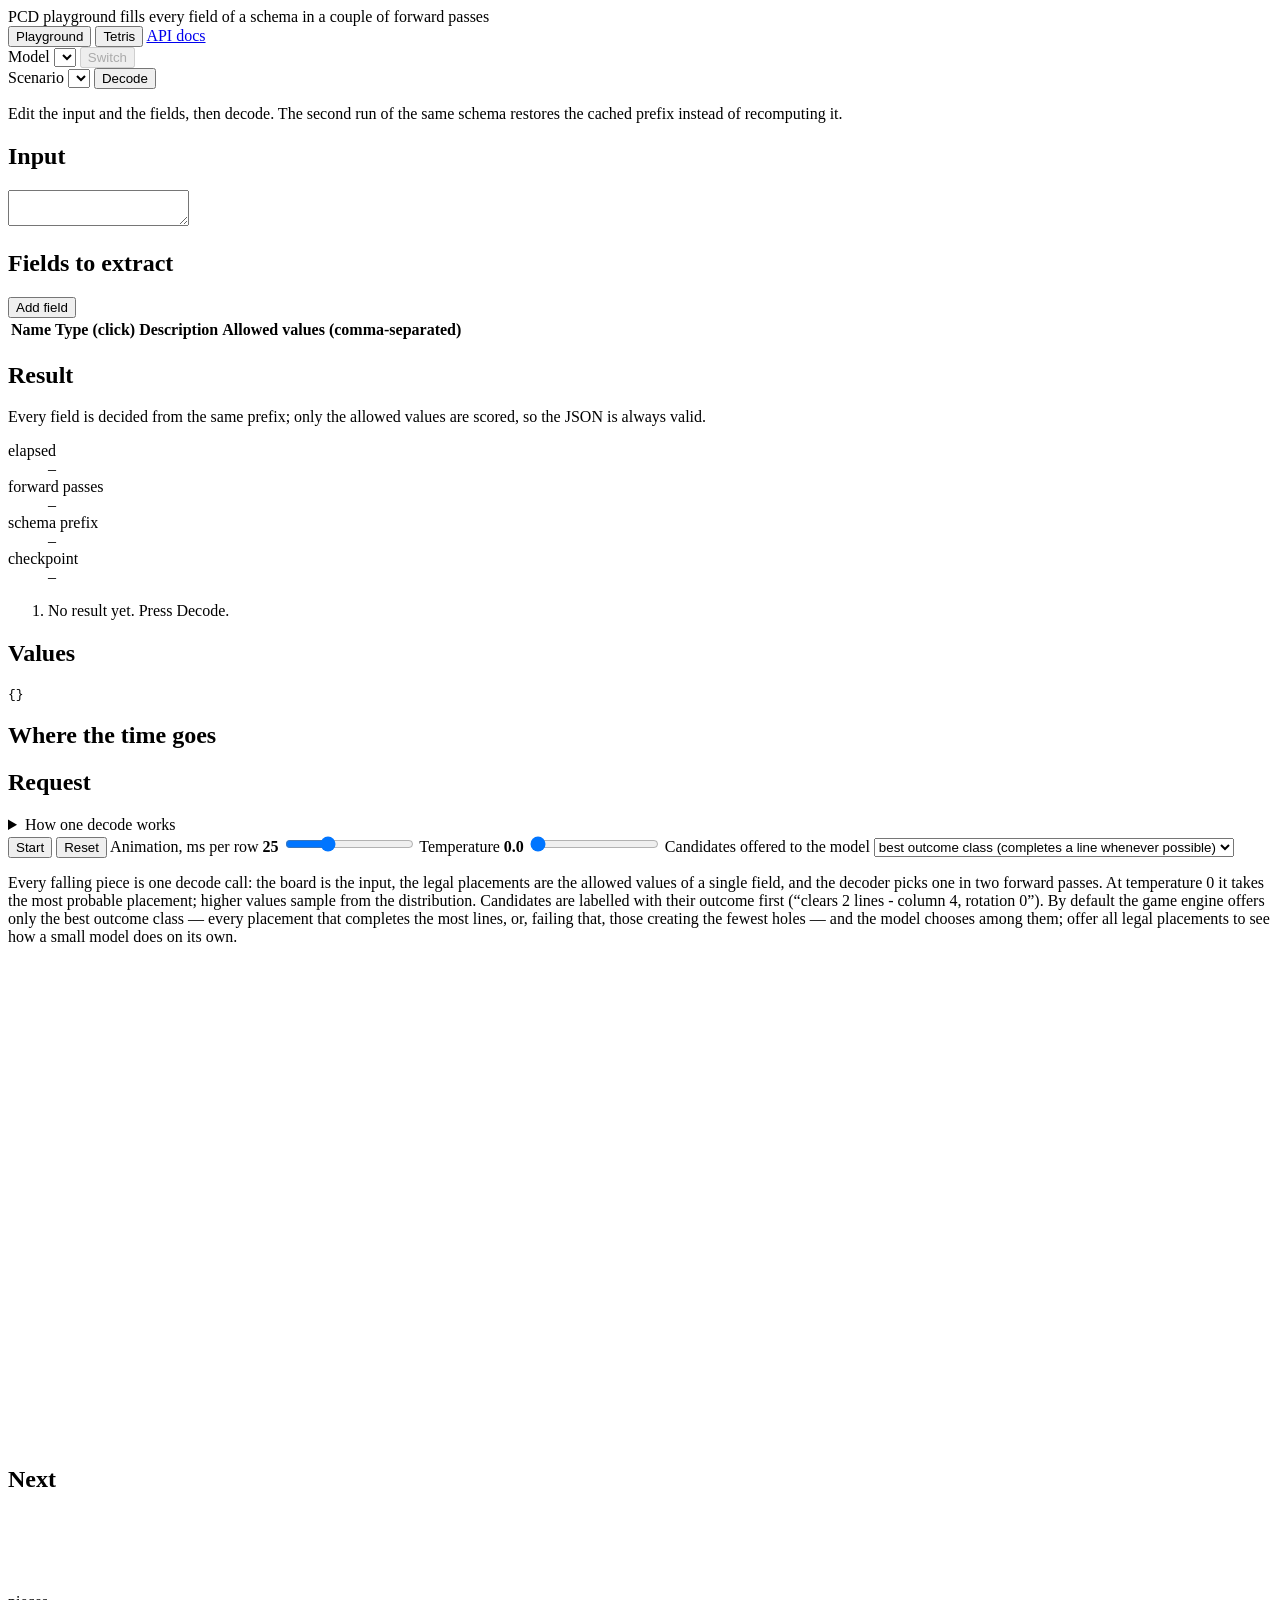
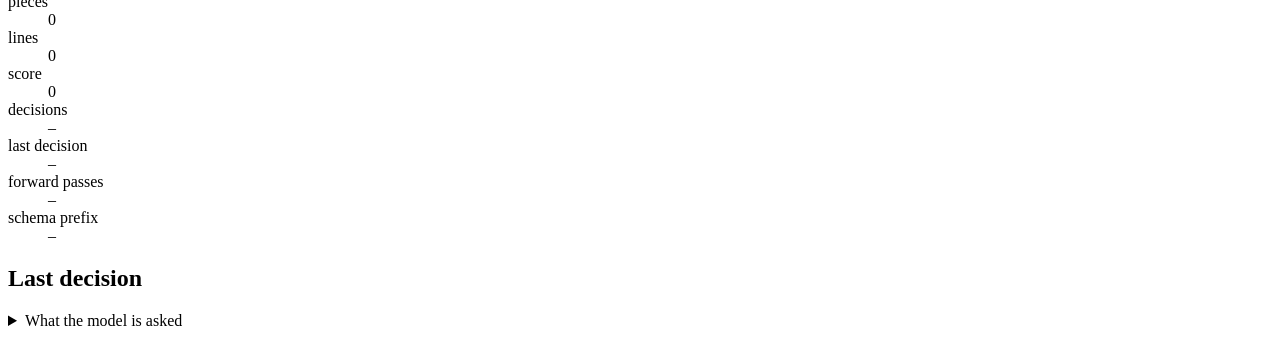
==== commit def42f83: "fix(tetris): animate completed line clears" ====
--- a/ui/index.html
+++ b/ui/index.html
@@ -121,7 +121,7 @@
     <button id="tetris-start" class="primary">Start</button>
     <button id="tetris-reset" class="secondary">Reset</button>
     <label class="control slider">
-      <span>Animation, ms per row</span>
+      <span>Animation, ms per row <b id="tetris-speed-val">25</b></span>
       <input id="tetris-speed" type="range" min="0" max="80" step="5" value="25">
     </label>
     <label class="control slider">
